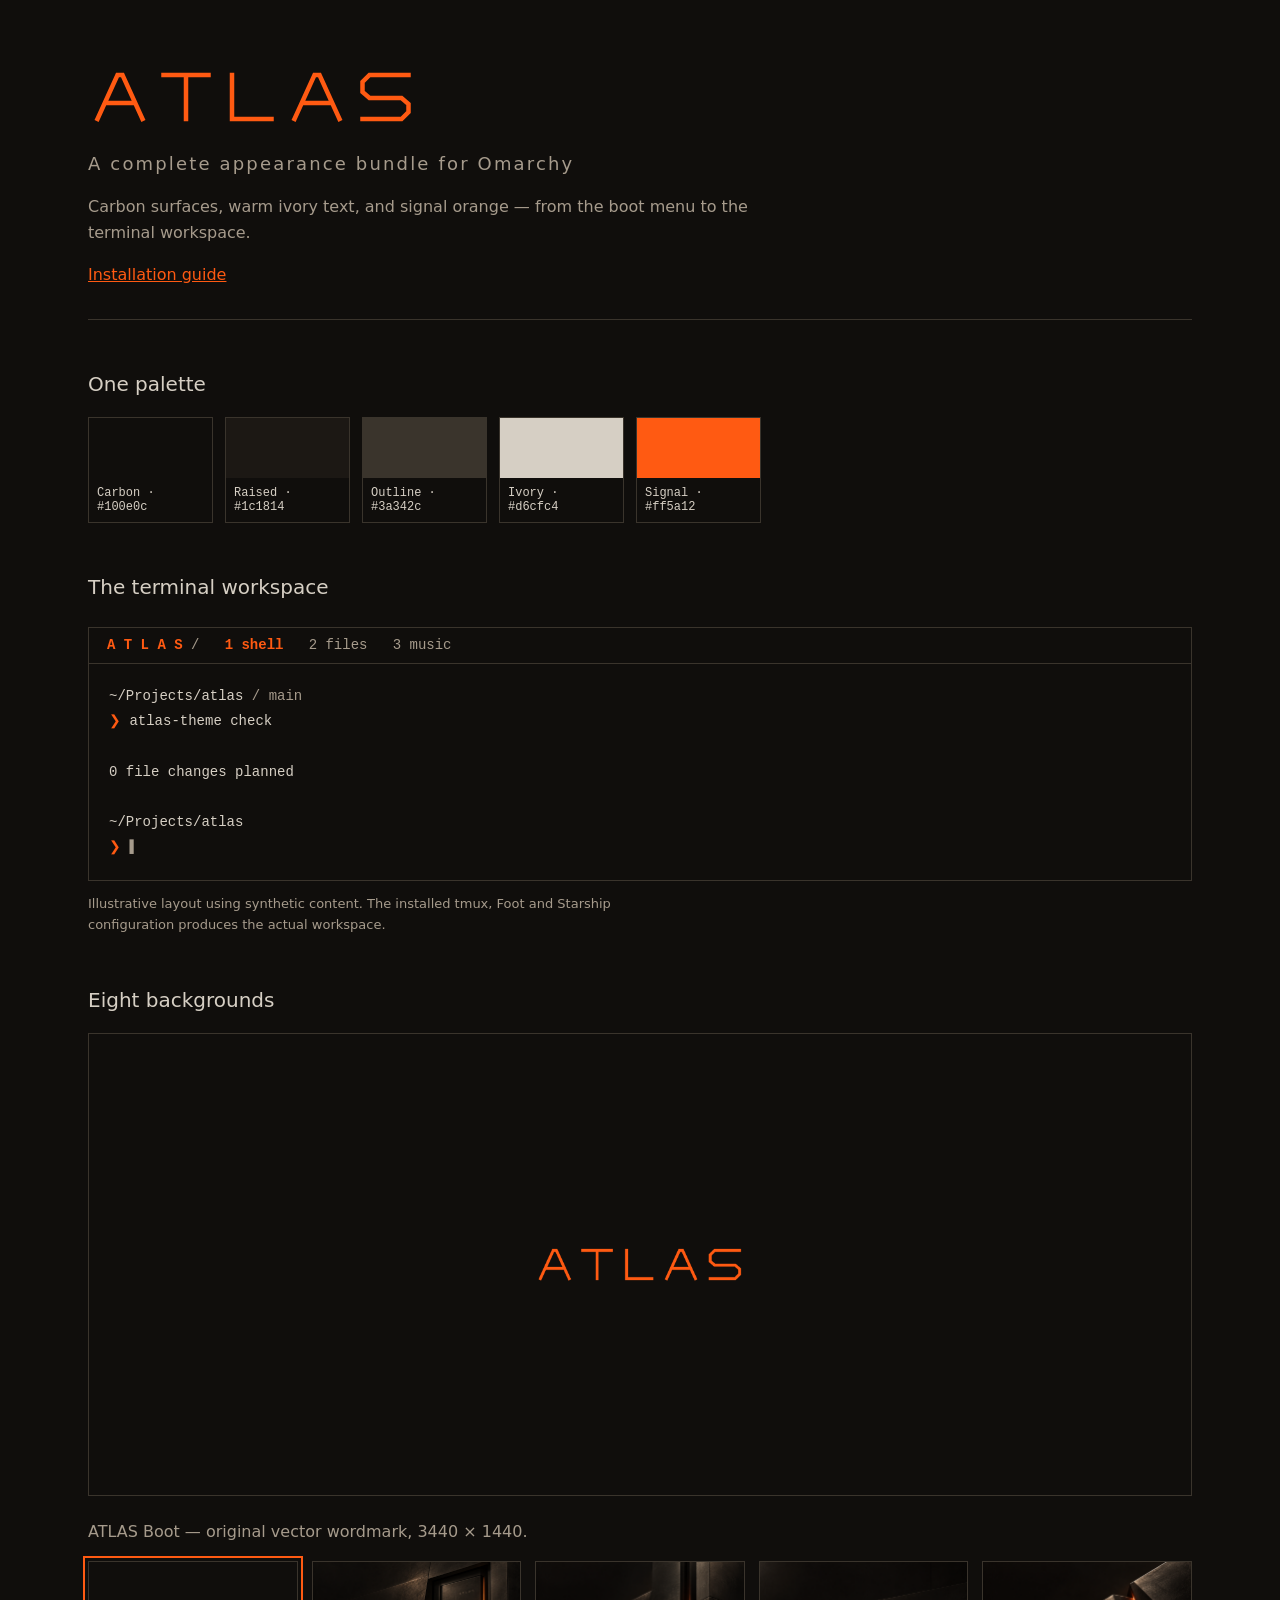
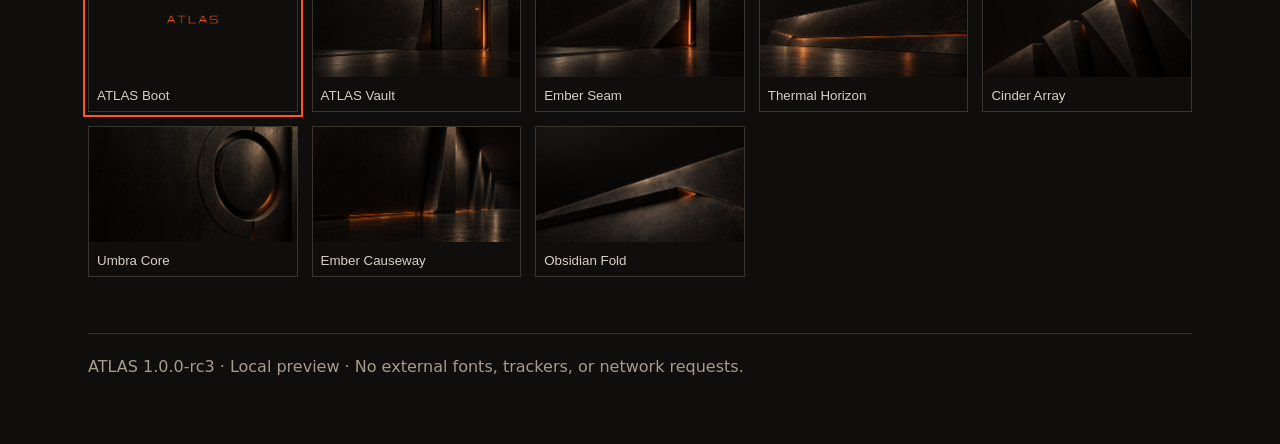
==== docs/preview.html @ 0b5cf769 "ATLAS for Omarchy 1.0.0-rc3" ====
<!doctype html>
<html lang="en"><meta charset="utf-8"><meta name="viewport" content="width=device-width,initial-scale=1">
<title>ATLAS for Omarchy — preview</title>
<style>
:root{color-scheme:dark;--bg:#100e0c;--panel:#1c1814;--fg:#d6cfc4;--secondary:#a69b8c;--muted:#3a342c;--accent:#ff5a12}*{box-sizing:border-box}body{margin:0;background:var(--bg);color:var(--fg);font:16px/1.6 system-ui,sans-serif}main{max-width:1160px;margin:auto;padding:64px 28px}header{border-bottom:1px solid var(--muted);padding-bottom:32px}header img{width:330px;max-width:80%}h1{font-size:18px;font-weight:400;color:var(--secondary);letter-spacing:.12em}h2{font-size:20px;font-weight:500;margin-top:48px}p{color:var(--secondary);max-width:70ch}a{color:var(--accent)}.palette{display:flex;gap:12px;flex-wrap:wrap}.swatch{width:125px;border:1px solid var(--muted);font:12px monospace}.swatch i{display:block;height:60px}.swatch span{display:block;padding:8px}.terminal{border:1px solid var(--muted);font:14px/1.8 ui-monospace,monospace;margin-top:24px;overflow:auto}.bar{border-bottom:1px solid var(--muted);padding:5px 18px;color:var(--secondary)}.bar b,.prompt{color:var(--accent)}.terminal pre{padding:20px;margin:0}.wall{width:100%;border:1px solid var(--muted)}.gallery{display:grid;grid-template-columns:repeat(auto-fit,minmax(200px,1fr));gap:14px}.gallery button{padding:0;background:var(--bg);border:1px solid var(--muted);color:var(--fg);text-align:left;cursor:pointer}.gallery button:focus-visible,.gallery button[aria-pressed=true]{outline:2px solid var(--accent);outline-offset:3px}.gallery img{width:100%;height:115px;object-fit:cover}.gallery span{display:block;padding:8px}.note{font-size:13px}footer{margin-top:56px;border-top:1px solid var(--muted);padding-top:20px;color:var(--secondary)}
</style><main><header><img src="../assets/atlas.svg" alt="ATLAS"><h1>A complete appearance bundle for Omarchy</h1><p>Carbon surfaces, warm ivory text, and signal orange — from the boot menu to the terminal workspace.</p><a href="../README.md">Installation guide</a></header>
<h2>One palette</h2><div class="palette"><div class="swatch"><i style="background:#100e0c"></i><span>Carbon · #100e0c</span></div><div class="swatch"><i style="background:#1c1814"></i><span>Raised · #1c1814</span></div><div class="swatch"><i style="background:#3a342c"></i><span>Outline · #3a342c</span></div><div class="swatch"><i style="background:#d6cfc4"></i><span>Ivory · #d6cfc4</span></div><div class="swatch"><i style="background:#ff5a12"></i><span>Signal · #ff5a12</span></div></div>
<h2>The terminal workspace</h2><div class="terminal"><div class="bar"><b>A T L A S</b> / &nbsp; <b>1 shell</b> &nbsp; 2 files &nbsp; 3 music</div><pre>~/Projects/atlas <span style="color:var(--secondary)">/ main</span>
<span class="prompt">❯</span> atlas-theme check

0 file changes planned

~/Projects/atlas
<span class="prompt">❯</span> <span style="color:var(--secondary)">▌</span></pre></div><p class="note">Illustrative layout using synthetic content. The installed tmux, Foot and Starship configuration produces the actual workspace.</p>
<h2>Eight backgrounds</h2><img class="wall" id="wallpaper" src="../backgrounds/atlas-boot.png" alt="ATLAS Boot wallpaper"><p id="caption">ATLAS Boot — original vector wordmark, 3440 × 1440.</p><div class="gallery" id="gallery"></div>
<footer>ATLAS 1.0.0-rc3 · Local preview · No external fonts, trackers, or network requests.</footer></main>
<script>
const backgrounds=[['atlas-boot','ATLAS Boot'],['atlas-vault','ATLAS Vault'],['atlas-ember-seam','Ember Seam'],['atlas-thermal-horizon','Thermal Horizon'],['atlas-cinder-array','Cinder Array'],['atlas-umbra-core','Umbra Core'],['atlas-ember-causeway','Ember Causeway'],['atlas-obsidian-fold','Obsidian Fold']];
for(const [file,name] of backgrounds){const button=document.createElement('button');button.type='button';button.setAttribute('aria-pressed',String(file==='atlas-boot'));const img=document.createElement('img');img.src='../backgrounds/'+file+'.png';img.alt='';const label=document.createElement('span');label.textContent=name;button.append(img,label);button.onclick=()=>{document.getElementById('wallpaper').src=img.src;document.getElementById('wallpaper').alt=name+' wallpaper';document.getElementById('caption').textContent=name;for(const b of document.querySelectorAll('.gallery button'))b.setAttribute('aria-pressed',String(b===button));};document.getElementById('gallery').append(button);}
</script></html>
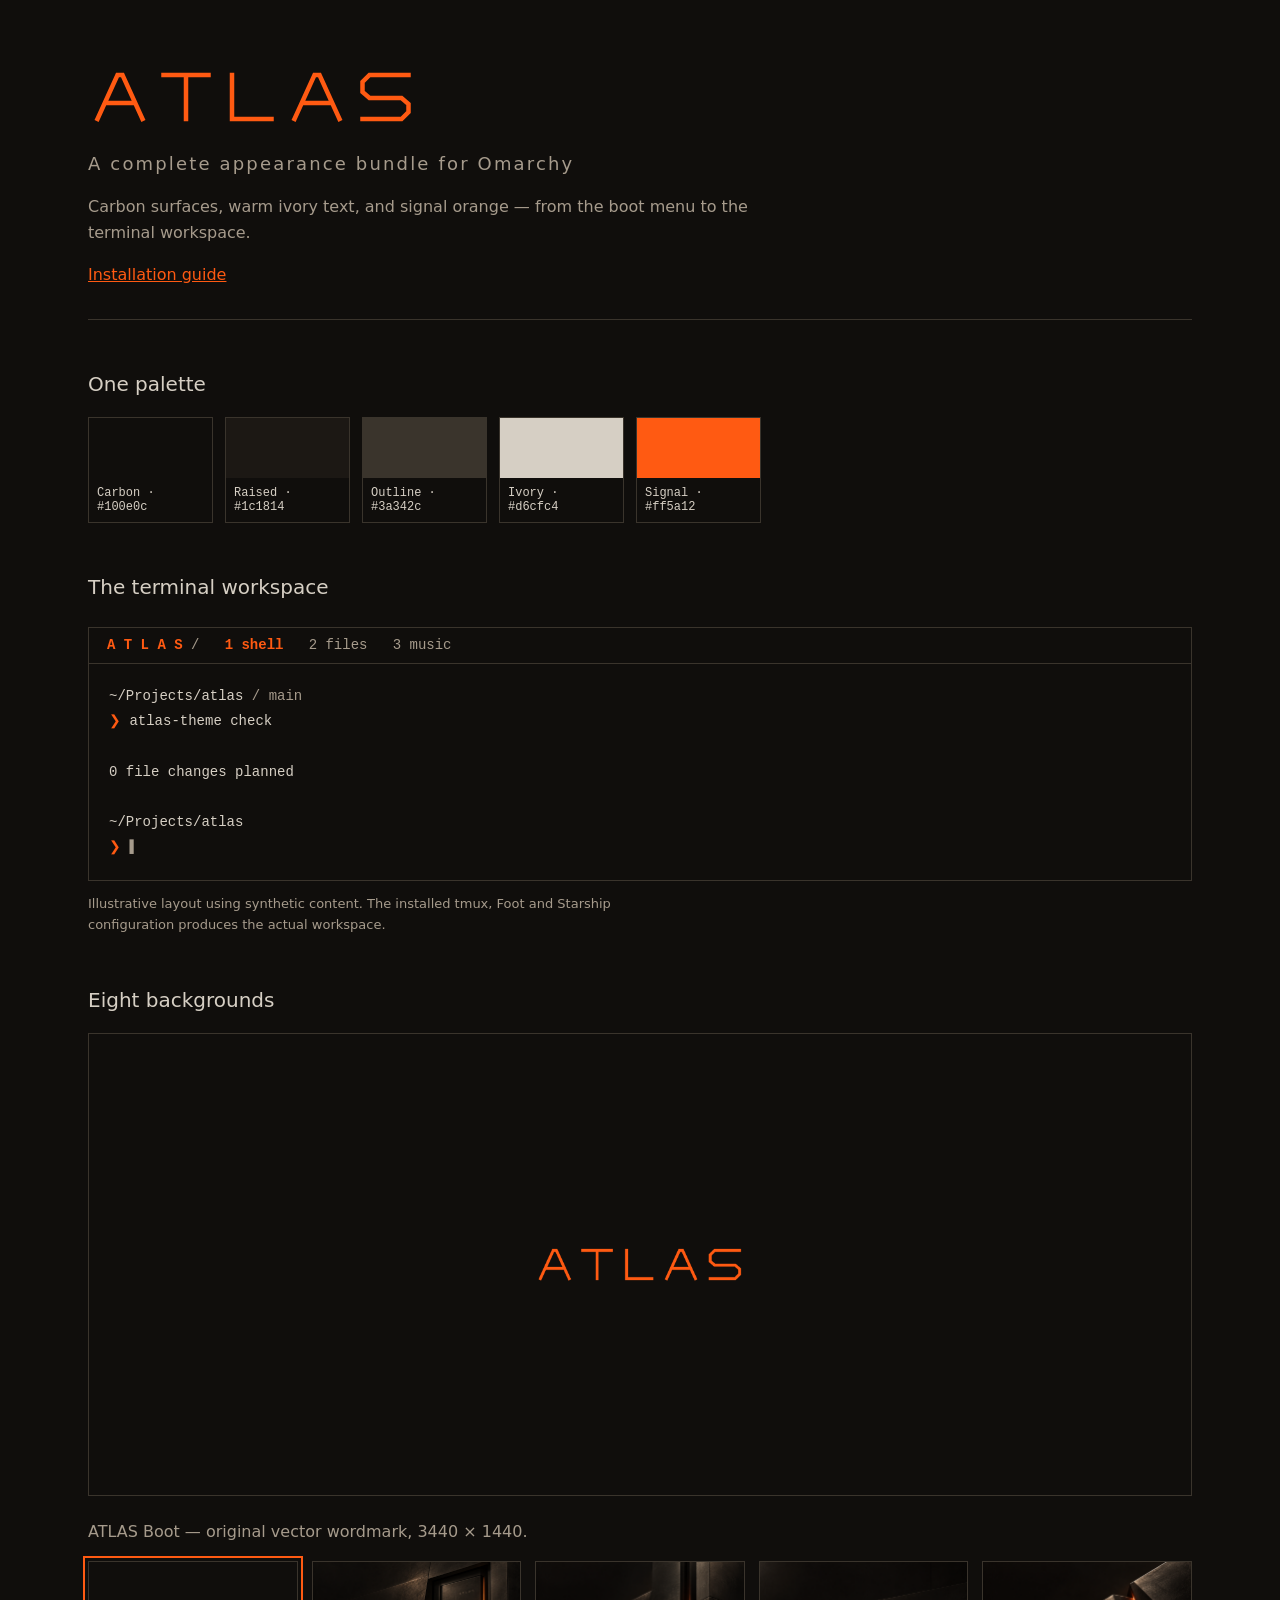
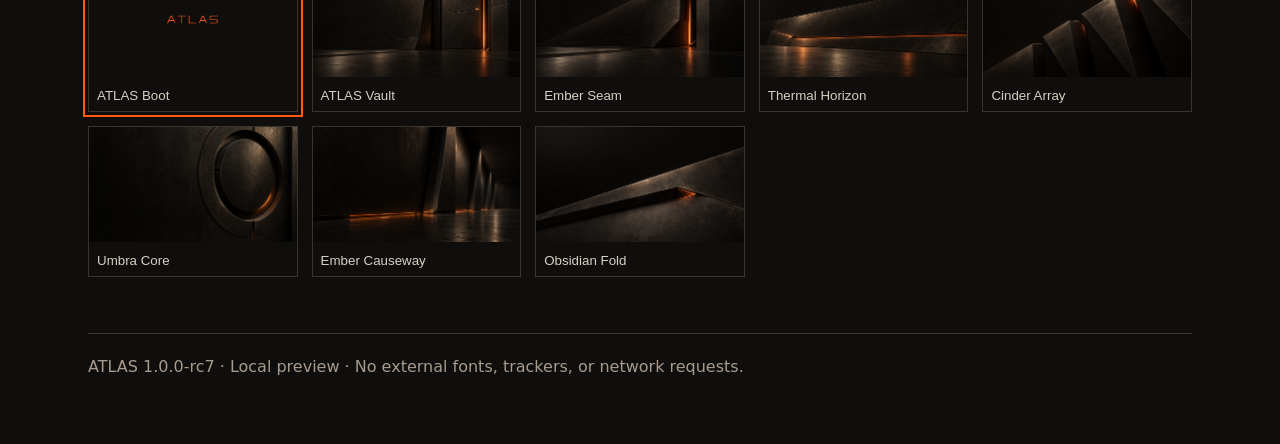
==== commit dd218665: "Prepare rc7 for public release" ====
--- a/docs/preview.html
+++ b/docs/preview.html
@@ -13,7 +13,7 @@
 ~/Projects/atlas
 <span class="prompt">❯</span> <span style="color:var(--secondary)">▌</span></pre></div><p class="note">Illustrative layout using synthetic content. The installed tmux, Foot and Starship configuration produces the actual workspace.</p>
 <h2>Eight backgrounds</h2><img class="wall" id="wallpaper" src="../backgrounds/atlas-boot.png" alt="ATLAS Boot wallpaper"><p id="caption">ATLAS Boot — original vector wordmark, 3440 × 1440.</p><div class="gallery" id="gallery"></div>
-<footer>ATLAS 1.0.0-rc3 · Local preview · No external fonts, trackers, or network requests.</footer></main>
+<footer>ATLAS 1.0.0-rc7 · Local preview · No external fonts, trackers, or network requests.</footer></main>
 <script>
 const backgrounds=[['atlas-boot','ATLAS Boot'],['atlas-vault','ATLAS Vault'],['atlas-ember-seam','Ember Seam'],['atlas-thermal-horizon','Thermal Horizon'],['atlas-cinder-array','Cinder Array'],['atlas-umbra-core','Umbra Core'],['atlas-ember-causeway','Ember Causeway'],['atlas-obsidian-fold','Obsidian Fold']];
 for(const [file,name] of backgrounds){const button=document.createElement('button');button.type='button';button.setAttribute('aria-pressed',String(file==='atlas-boot'));const img=document.createElement('img');img.src='../backgrounds/'+file+'.png';img.alt='';const label=document.createElement('span');label.textContent=name;button.append(img,label);button.onclick=()=>{document.getElementById('wallpaper').src=img.src;document.getElementById('wallpaper').alt=name+' wallpaper';document.getElementById('caption').textContent=name;for(const b of document.querySelectorAll('.gallery button'))b.setAttribute('aria-pressed',String(b===button));};document.getElementById('gallery').append(button);}
